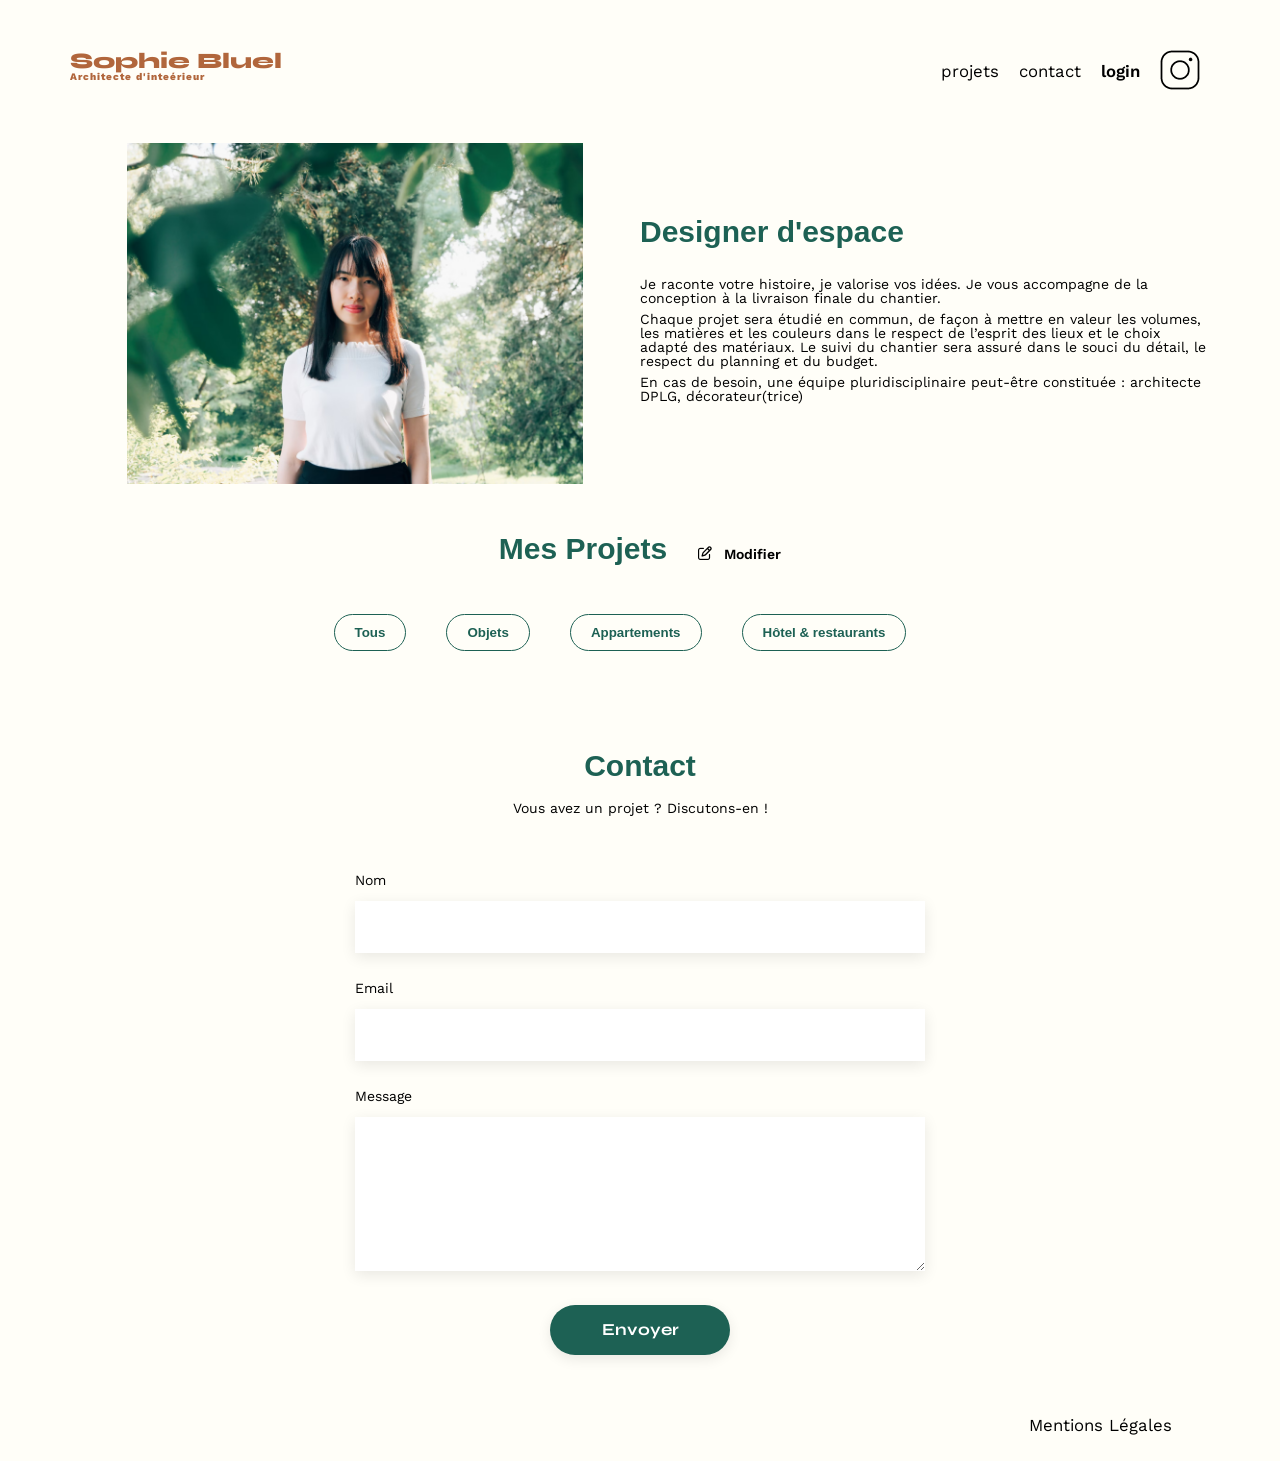
==== FrontEnd/index.html @ 67c4cbbe "cursor pointer JS" ====
<!DOCTYPE html>
<html lang="fr">
<head>
	<meta charset="UTF-8">
	<title>Sophie Bluel - Architecte d'intérieur</title>
	<meta name="viewport" content="width=device-width, initial-scale=1.0">
	<link rel="preconnect" href="https://fonts.googleapis.com">
	<link rel="preconnect" href="https://fonts.gstatic.com" crossorigin>
	<link href="https://fonts.googleapis.com/css2?family=Syne:wght@700;800&family=Work+Sans&display=swap" rel="stylesheet">
	<meta name="description" content="">
	<link rel="stylesheet" href="./assets/style.css">
	<link
      rel="stylesheet"
      href="https://cdnjs.cloudflare.com/ajax/libs/font-awesome/6.2.1/css/all.min.css"
      integrity="sha512-MV7K8+y+gLIBoVD59lQIYicR65iaqukzvf/nwasF0nqhPay5w/9lJmVM2hMDcnK1OnMGCdVK+iQrJ7lzPJQd1w=="
      crossorigin="anonymous"
      referrerpolicy="no-referrer">
	<script defer src="assets/index.js"></script>
</head>
<body>
<header>
	<h1>Sophie Bluel <span>Architecte d'inteérieur</span></h1>
	<nav>
		<ul>
			<li>projets</li>
			<li>contact</li>
			<li><a href="connexion.html">login</a></li>
			<li><img src="./assets/icons/instagram.png" alt="Instagram"></li>
		</ul>
	</nav>
</header>
<main>
	<section id="introduction">
		<figure>
			<img src="./assets/images/sophie-bluel.png" alt="">
		</figure>
		<article>
			<h2>Designer d'espace</h2>
			<p>Je raconte votre histoire, je valorise vos idées. Je vous accompagne de la conception à la livraison finale du chantier.</p>
			<p>Chaque projet sera étudié en commun, de façon à mettre en valeur les volumes, les matières et les couleurs dans le respect de l’esprit des lieux et le choix adapté des matériaux. Le suivi du chantier sera assuré dans le souci du détail, le respect du planning et du budget.</p>
			<p>En cas de besoin, une équipe pluridisciplinaire peut-être constituée : architecte DPLG, décorateur(trice)</p>
		</article>
	</section>

	<section id="portfolio">
		<div class="head_portfolio">
			<h2>Mes Projets</h2> 
			<i class="fa-regular fa-pen-to-square"></i>
			<a href="#modale" class="js-modale">Modifier</a>
		</div>
		
		

		<aside id="modale" class="modal" aria-hidden="true" role="dialog" style="display: none;">
			<div class="modal_wrapper js-stop-modale">
				<button class="js-close-modale"><i class="fa-solid fa-xmark"></i></button>
				<h1 class="title_modale">Galerie photo</h1>
				<hr>
				<button id="btn_photo">Ajouter une photo</button>
			</div>
		</aside>


	</section>
	<section id="contact">
		<h2>Contact</h2>
		<p>Vous avez un projet ? Discutons-en !</p>
		<form action="#" method="post">
			<label for="name">Nom</label>
			<input type="text" name="name" id="name">
			<label for="email">Email</label>
			<input type="email" name="email" id="email">
			<label for="message">Message</label>
			<textarea name="message" id="message" cols="30" rows="10"></textarea>
			<input type="submit" value="Envoyer">
		</form>
	</section>
</main>

<footer>
	<nav>
		<ul>
			<li>Mentions Légales</li>
		</ul>
	</nav>
</footer>

</body>
</html>
---- FrontEnd/assets/style.css ----
/* http://meyerweb.com/eric/tools/css/reset/
   v2.0 | 20110126
   License: none (public domain)
*/


html, body, div, span, applet, object, iframe,
h1, h2, h3, h4, h5, h6, p, blockquote, pre,
a, abbr, acronym, address, big, cite, code,
del, dfn, em, img, ins, kbd, q, s, samp,
small, strike, strong, sub, sup, tt, var,
b, u, i, center,
dl, dt, dd, ol, ul, li,
fieldset, form, label, legend,
table, caption, tbody, tfoot, thead, tr, th, td,
article, aside, canvas, details, embed,
figure, figcaption, footer, header, hgroup,
menu, nav, output, ruby, section, summary,
time, mark, audio, video {
	margin: 0;
	padding: 0;
	border: 0;
	font-size: 100%;
	font: inherit;
	vertical-align: baseline;
}
/* HTML5 display-role reset for older browsers */
article, aside, details, figcaption, figure,
footer, header, hgroup, menu, nav, section {
	display: block;
}
body {
	line-height: 1;
	background: #FFFEF8;
}
ol, ul {
	list-style: none;
}
blockquote, q {
	quotes: none;
}
blockquote:before, blockquote:after,
q:before, q:after {
	content: '';
	content: none;
}
table {
	border-collapse: collapse;
	border-spacing: 0;
}
/** end reset css**/
body {
	max-width: 1140px;
	margin:auto;
	font-family: 'Work Sans' ;
	font-size: 14px;
}
header {
	display: flex;
	justify-content: space-between;
	margin: 50px 0
}
section {
	margin: 50px 0
}

h1{
	display: flex;
	flex-direction: column;
	font-family: 'Syne';
	font-size: 22px;
	font-weight: 800;
	color: #B1663C
}

h1 > span {
	font-family: 'Work Sans';
	font-size:10px;
	letter-spacing: 0.1em;
}

h2{
	font-family: 'Gill Sans', 'Gill Sans MT', Calibri, 'Trebuchet MS', sans-serif;
	font-weight: 700;
	font-size: 30px;
	color: #1D6154;
}
nav ul {
	display: flex;
	align-items: center;
	list-style-type: none;

}
nav li {
	padding: 0 10px;
	font-size: 1.2em;
}

a{
	text-decoration: none;
	color: black;
}

a:hover {
	color: #B1663C;
	cursor: pointer;
}

a:nth-child(3){
	color: black;
	font-weight: 600;
}

#introduction {
	display: flex;
	align-items: center;
}
#introduction figure {
	flex: 1
}
#introduction img {
	display: block;
	margin: auto;
	width: 80%;
}

#introduction article {
	flex: 1
}
#introduction h2 {
	margin-bottom: 1em;
}

#introduction p {
	margin-bottom: 0.5em;
}
#portfolio h2 {
	text-align: center;
	margin-right: 31px;
}


.head_portfolio{
	display: flex;
	justify-content: center;
}

.head_portfolio > i{
	width: 15.58px;
	height: 15.58px;
	align-self: end;
	padding-bottom: 3px;
	margin-right: 10.42px;
}



.filter_travaux{
	display: flex;
	justify-content: center;
	margin: 50px 0;
}



.select{
	display: flex;
	align-items: center;
	padding: 0 20px;
	margin-right: 40px;
	border-radius: 60px;
	border: 1px solid #1D6154;
	color: #1D6154;
	height: 37px;
	font-weight: bold;
	background: #FFFEF8;
}

.select:hover{
	background-color: #1D6154;
	color: white;
}

.gallery {
	width: 100%;
	display: grid;
	grid-template-columns: 1fr 1fr 1fr;
	grid-column-gap: 20px;
	grid-row-gap: 20px;
}

.gallery img {
	width: 100%;

}


#contact {
	width: 50%;
margin: auto;
}
#contact > * {
	text-align: center;

}
#contact h2{
	margin-bottom: 20px;
}
#contact form {
	text-align: left;
	margin-top:30px;
	display: flex;
	flex-direction: column;
}

#contact input {
	height: 50px;
	font-size: 1.2em;
	border: none;
	box-shadow: 0px 4px 14px rgba(0, 0, 0, 0.09);
}
#contact label {
	margin: 2em 0 1em 0;
}
#contact textarea {
	border: none;
	box-shadow: 0px 4px 14px rgba(0, 0, 0, 0.09);
}

input[type="submit"]{
	font-family: 'Syne';
	font-weight: 700;
	color: white;
	background-color: #1D6154;
	margin : 2em auto ;
	width: 180px;
	text-align: center;
	border-radius: 60px ;
}

footer nav ul {
	display: flex;
	justify-content: flex-end;
	margin: 2em
}




#modale{
	position: fixed;
	top: 0;
	left: 0;
	width: 100%;
	height: 100%;
	background: rgba(0, 0, 0, 0.6);
}

.title_modale{
	font-size: 26px;
	font-weight: 400;
	font-family: Work Sans;
	color: black;
	margin-top: 60px;
	margin-bottom: 50px;
}

.modal_wrapper{
	display: flex;
	flex-direction: column;
	align-items: center;
	overflow: auto;
	width: 630px;
	height: 688px;
	background-color: white;
	position: absolute;
	top: 50%;
	left: 50%;
	transform: translate(-50%, -50%);
}


.js-modale{
	align-self: end;
	padding-bottom: 3px;
}

.js-close-modale{
	position: absolute;
	top: 26px;
	right: 30px;
	border: none;
	height: 24px;
	width: 24px;
	cursor: pointer;
}

.js-close-modale > i{
	height: 24px;
	width: 24px;
}




.modal_galerry{
	display: grid;
	grid-template-columns: 1fr 1fr 1fr 1fr 1fr;
	grid-column-gap: 10px;
	grid-row-gap: 20px;
}

.modal_galerry img{
	width: 76px;
	height: 102px;
}

.modal_wrapper > hr{
	position: absolute;
	bottom: 119px;
	width: 420px;
}

.modal_wrapper > #btn_photo{
	position: absolute;
	bottom: 54px;
	background-color: #1D6154;
	width: 237px;
	height: 36px;
	border-radius: 50px;
	left: 50%;
	transform: translateX(-50%);
	color: white;
	font-weight: 700;
	font-size: 14px;
	cursor: pointer;
	border: none;
}
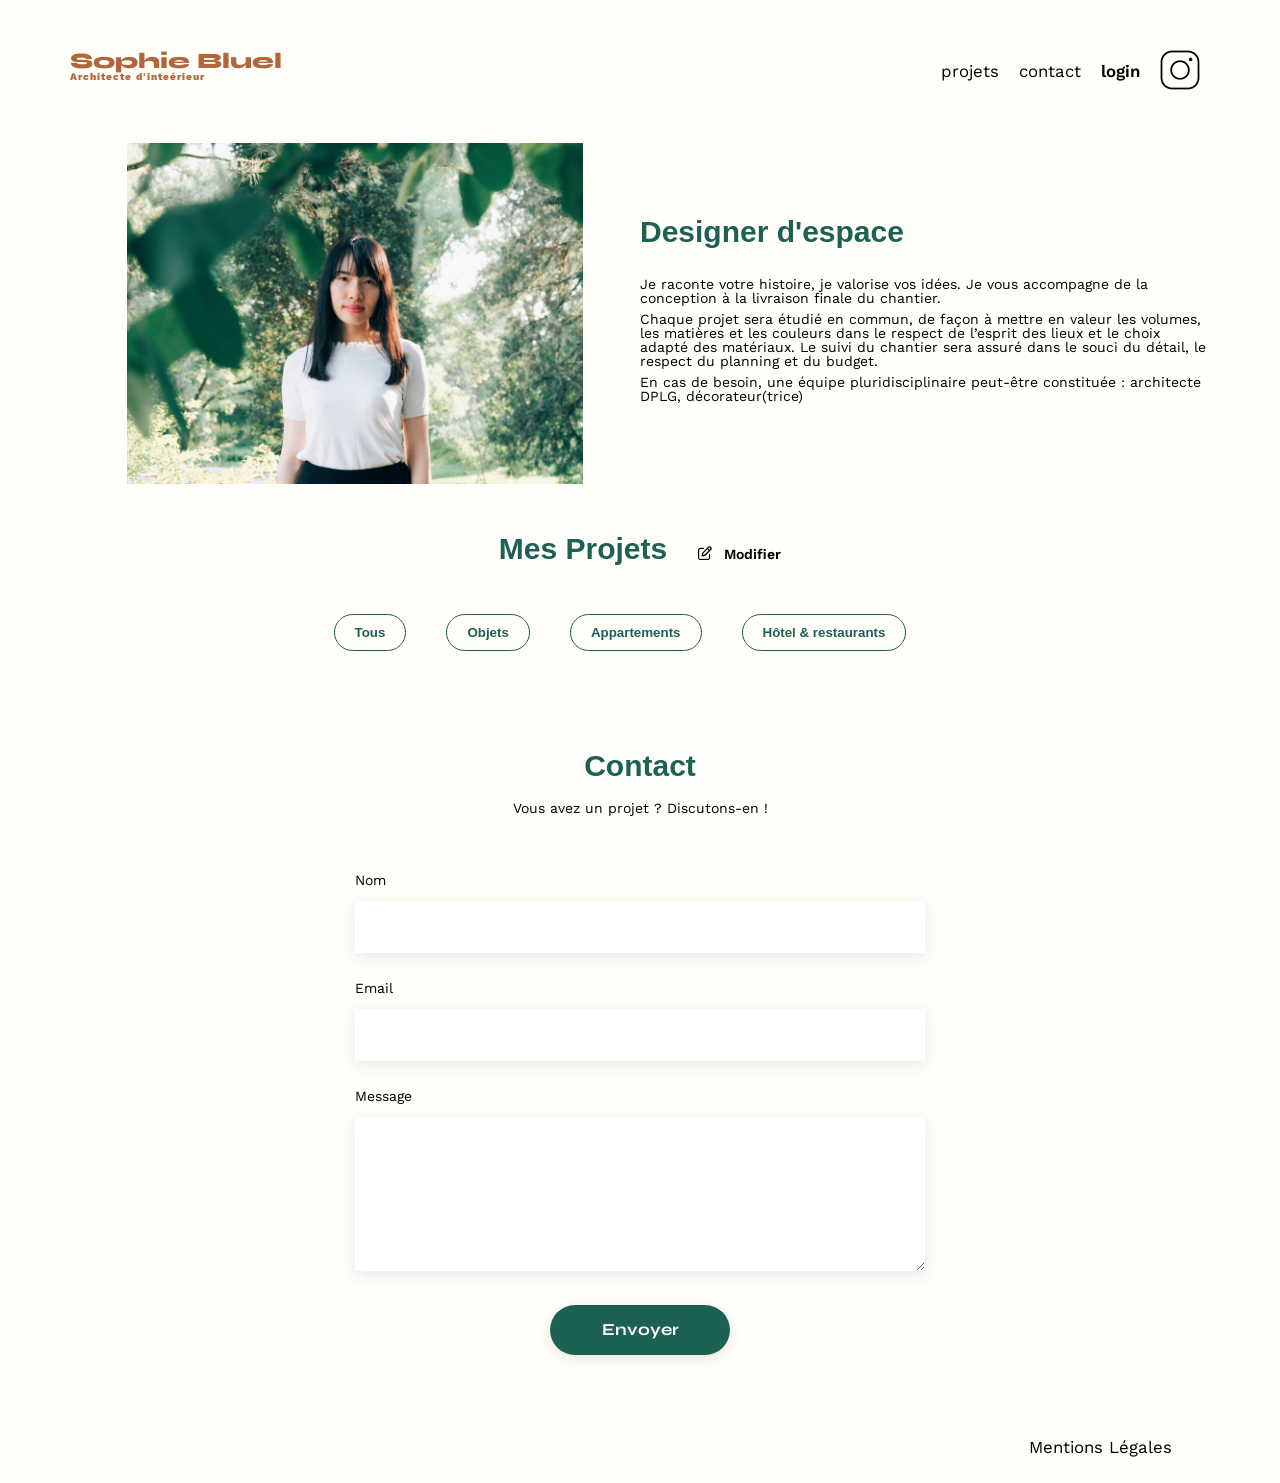
==== commit 0e30ea27: "Essai affichage contenu en display none en block" ====
--- a/FrontEnd/index.html
+++ b/FrontEnd/index.html
@@ -19,6 +19,11 @@
 </head>
 <body>
 <header>
+	<div class="mode_edition">
+		<i class="fa-regular fa-pen-to-square"></i>
+		<p>Mode édition</p>
+	</div>
+
 	<h1>Sophie Bluel <span>Architecte d'inteérieur</span></h1>
 	<nav>
 		<ul>
@@ -55,10 +60,41 @@
 			<div class="modal_wrapper js-stop-modale">
 				<button class="js-close-modale"><i class="fa-solid fa-xmark"></i></button>
 				<h1 class="title_modale">Galerie photo</h1>
+				<i class="icon_modal fa-solid fa-trash-can"></i>
 				<hr>
-				<button id="btn_photo">Ajouter une photo</button>
+				<button id="btn_photo"><a href="#modale_2" class="js-modale2">Ajouter une photo</a></button>
 			</div>
 		</aside>
+
+
+
+	<!-------------MODALE NUMERO 2 --------------->
+		<aside id="modale_2" class="modal_2 hidd" aria-hidden="true" role="dialog" >
+			<div class="modal_wrapper_2 js-stop-modale_2">
+				<button class="return-modal-1"><i class="fa-solid fa-arrow-left"></i></button>
+				<button class="js-close-modale_2"><i class="fa-solid fa-xmark"></i></button>
+				<h1 class="title_modale_2">Ajout photo</h1>
+				<section id="ajout-photo-modal">
+					<div id="icon-photo">
+						<i class="fa-regular fa-image"></i>
+					</div>
+					<button class="btn-ajout-photo">
+						<p>+  Ajouter une photo</p>
+					</button>
+					<p class="taille-img">jpg, png : 4mo max</p>
+				</section>
+				<form class="form_modale_2" action="post">
+					<label for="title">Titre</label>
+					<input type="text" name="title" id="title">
+					<label for="categorie">Catégorie</label>
+					<input type="text" name="categorie" id="categorie">
+				</form>
+				<hr>
+				<button class="btn_valider"><a href="">Valider</a></button>
+			</div>
+		</aside>
+
+
 
 
 	</section>
--- a/FrontEnd/assets/style.css
+++ b/FrontEnd/assets/style.css
@@ -58,8 +58,23 @@
 header {
 	display: flex;
 	justify-content: space-between;
-	margin: 50px 0
-}
+	/* margin: 50px 0; */
+	flex-wrap: wrap;
+}
+
+.mode_edition{
+	display: flex;
+	justify-content: center;
+	align-items: center;
+	flex-basis: 100%;
+	height: 59px;
+	background-color: black;
+	color: white;
+	display: none;
+}
+
+
+
 section {
 	margin: 50px 0
 }
@@ -70,7 +85,8 @@
 	font-family: 'Syne';
 	font-size: 22px;
 	font-weight: 800;
-	color: #B1663C
+	color: #B1663C;
+	margin-top: 50px;
 }
 
 h1 > span {
@@ -85,6 +101,11 @@
 	font-size: 30px;
 	color: #1D6154;
 }
+
+nav{
+	margin-top: 50px;
+}
+
 nav ul {
 	display: flex;
 	align-items: center;
@@ -151,8 +172,12 @@
 	align-self: end;
 	padding-bottom: 3px;
 	margin-right: 10.42px;
-}
-
+	/* display: none; */
+}
+
+.head_portfolio > a{
+	/* display: none; */
+}
 
 
 .filter_travaux{
@@ -265,7 +290,7 @@
 	margin-bottom: 50px;
 }
 
-.modal_wrapper{
+.modal_wrapper, .modal_wrapper_2 {
 	display: flex;
 	flex-direction: column;
 	align-items: center;
@@ -283,9 +308,10 @@
 .js-modale{
 	align-self: end;
 	padding-bottom: 3px;
-}
-
-.js-close-modale{
+	/* display: none; */
+}
+
+.js-close-modale, .js-close-modale_2{
 	position: absolute;
 	top: 26px;
 	right: 30px;
@@ -295,15 +321,11 @@
 	cursor: pointer;
 }
 
-.js-close-modale > i{
-	height: 24px;
-	width: 24px;
-}
-
 
 
 
 .modal_galerry{
+	position: relative;
 	display: grid;
 	grid-template-columns: 1fr 1fr 1fr 1fr 1fr;
 	grid-column-gap: 10px;
@@ -316,6 +338,12 @@
 }
 
 .modal_wrapper > hr{
+	position: absolute;
+	bottom: 119px;
+	width: 420px;
+}
+
+.modal_wrapper_2 > hr{
 	position: absolute;
 	bottom: 119px;
 	width: 420px;
@@ -330,9 +358,143 @@
 	border-radius: 50px;
 	left: 50%;
 	transform: translateX(-50%);
-	color: white;
 	font-weight: 700;
 	font-size: 14px;
 	cursor: pointer;
 	border: none;
+}
+
+
+#btn_photo > a{
+	display: block;
+	height: 100%;
+	line-height: 33px;
+	color: white;
+}
+
+#btn_photo > a:hover{
+	text-decoration: none;
+}
+
+.parent_img{
+	position: relative;
+}
+
+.parent_img > .fond_noir{
+	position: absolute;
+	width: 17px;
+	height: 17px;
+	background-color: black;
+	top: 6px;
+	right: 5px;
+}
+
+/* Modale numero 2 */
+#modale_2{
+	position: fixed;
+	top: 0;
+	left: 0;
+	width: 100%;
+	height: 100%;
+}
+.return-modal-1{
+	position: absolute;
+	top: 26px;
+	left: 30px;
+	cursor: pointer;
+	height: 21px;
+	width: 21px;
+	border: none;
+	background-color: white;
+}
+
+.return-modal-1 > i {
+	color: black;
+	
+}
+
+#ajout-photo-modal{
+	display: flex;
+	flex-direction: column;
+	justify-content: center;
+	align-items: center;
+	width: 420px;
+	height: 169px;
+	border-radius: 3px;
+	background: #E8F1F6;
+	margin-top: 0px;
+}
+
+#icon-photo > i{
+	font-size: 76px;
+	color: #CBD6DC;
+	margin-bottom: 12px;
+}
+
+.btn-ajout-photo{
+	width: 173px;
+	height: 36px;
+	border: none;
+	border-radius: 50px;
+	background: #CBD6DC;
+	color: #306685;
+}
+
+.taille-img{
+	color: #444;
+	font-size: 10px;
+	padding-top: 7px;
+}
+
+.title_modale_2{
+	font-size: 26px;
+	font-weight: 400;
+	font-family: Work Sans;
+	color: black;
+	margin-top: 60px;
+	margin-bottom: 36px;
+}
+
+.form_modale_2{
+	display: flex;
+	flex-direction: column;
+}
+
+.form_modale_2 > label{
+	margin-bottom: 10px;
+}
+
+.form_modale_2 > input{
+	width: 420px;
+	height: 51px;
+	background: #FFF;
+	box-shadow: 0px 4px 14px 0px rgba(0, 0, 0, 0.09);
+	border: none;
+}
+
+.form_modale_2 > :nth-child(3){
+	margin-top: 21px;
+}
+
+.btn_valider{
+	position: absolute;
+	bottom: 55px;
+	width: 237px;
+	height: 36px;
+	border-radius: 50px;
+	left: 50%;
+	transform: translateX(-50%);
+	font-weight: 700;
+	font-size: 14px;
+	cursor: pointer;
+	border: none;
+	background: rgba(0, 0, 0, 0.30);
+}
+
+.btn_valider > a{
+	text-decoration: none;
+	display: block;
+	height: 100%;
+	line-height: 33px;
+	color: white;
 }
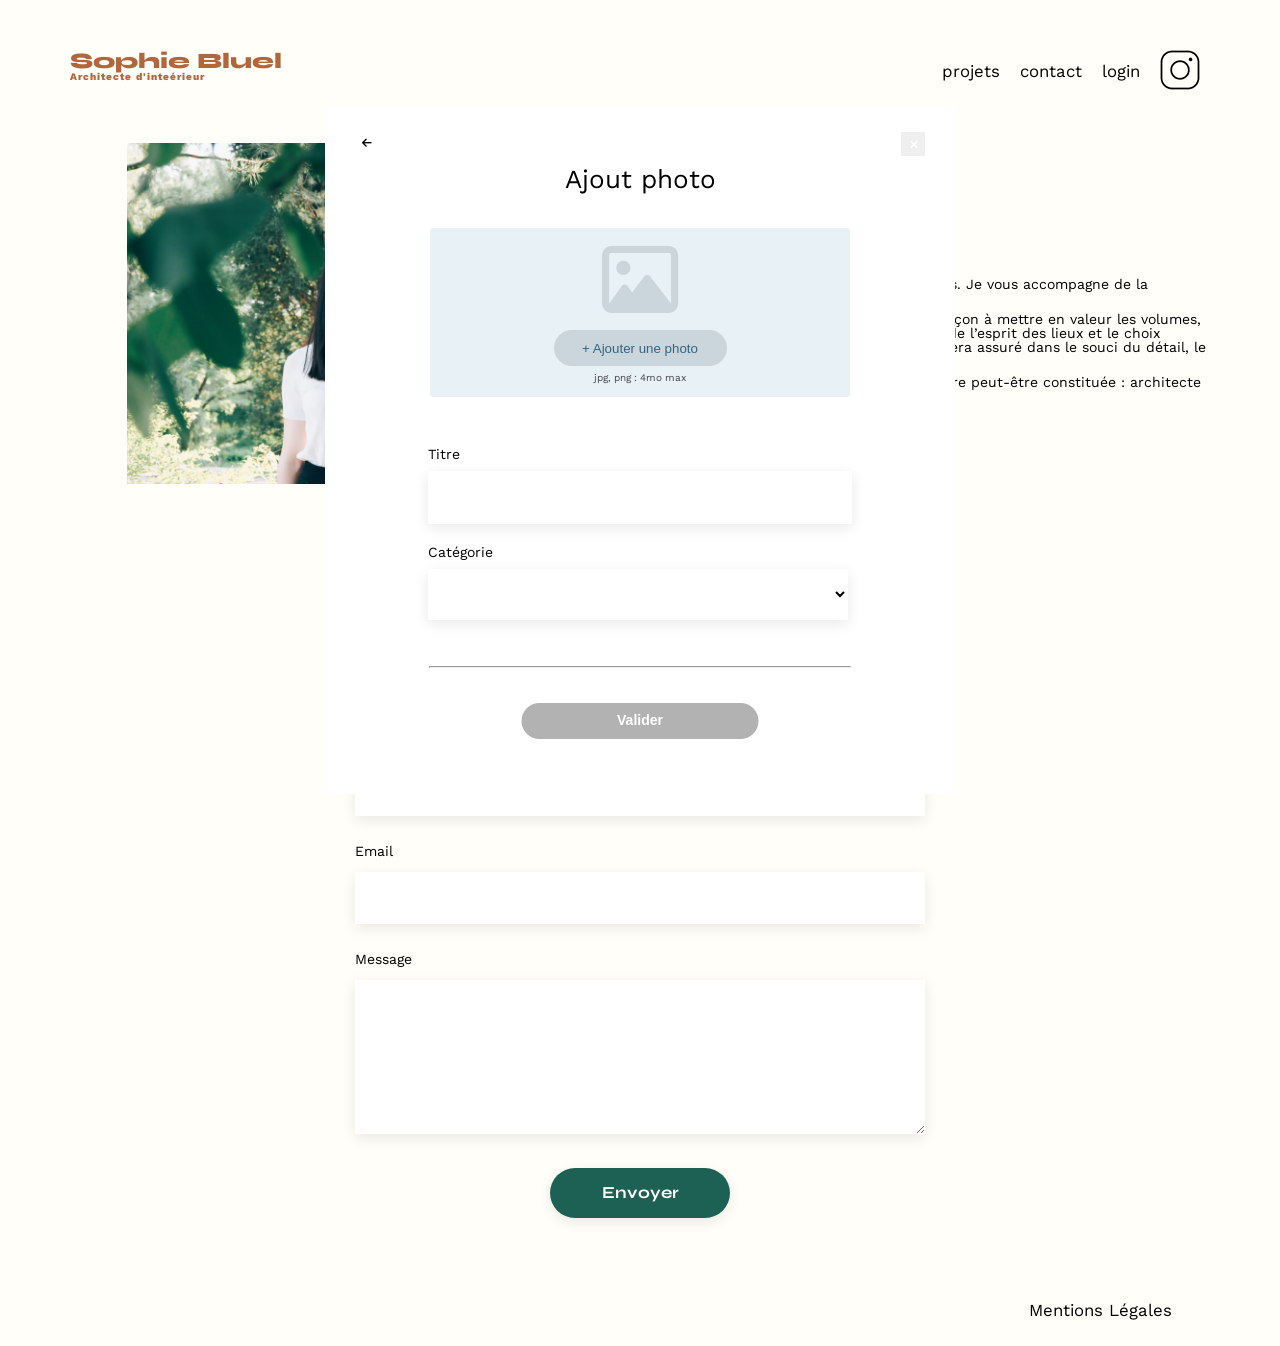
==== commit d2fd2204: "Suprimer un projet OK" ====
--- a/FrontEnd/index.html
+++ b/FrontEnd/index.html
@@ -18,11 +18,14 @@
 	<script defer src="assets/index.js"></script>
 </head>
 <body>
-<header>
+
 	<div class="mode_edition">
 		<i class="fa-regular fa-pen-to-square"></i>
 		<p>Mode édition</p>
 	</div>
+	
+<header>
+	
 
 	<h1>Sophie Bluel <span>Architecte d'inteérieur</span></h1>
 	<nav>
@@ -60,7 +63,6 @@
 			<div class="modal_wrapper js-stop-modale">
 				<button class="js-close-modale"><i class="fa-solid fa-xmark"></i></button>
 				<h1 class="title_modale">Galerie photo</h1>
-				<i class="icon_modal fa-solid fa-trash-can"></i>
 				<hr>
 				<button id="btn_photo"><a href="#modale_2" class="js-modale2">Ajouter une photo</a></button>
 			</div>
@@ -83,11 +85,14 @@
 					</button>
 					<p class="taille-img">jpg, png : 4mo max</p>
 				</section>
-				<form class="form_modale_2" action="post">
+				<form class="form_modale_2" action="#" method="post">
 					<label for="title">Titre</label>
 					<input type="text" name="title" id="title">
 					<label for="categorie">Catégorie</label>
-					<input type="text" name="categorie" id="categorie">
+					<select name="categories" id="categories" >
+						
+					</select>
+					<!-- <input type="text" name="categorie" id="categorie"> -->
 				</form>
 				<hr>
 				<button class="btn_valider"><a href="">Valider</a></button>
@@ -121,5 +126,7 @@
 	</nav>
 </footer>
 
+
+
 </body>
 </html>
--- a/FrontEnd/assets/style.css
+++ b/FrontEnd/assets/style.css
@@ -63,13 +63,17 @@
 }
 
 .mode_edition{
+	position: relative;
 	display: flex;
 	justify-content: center;
 	align-items: center;
-	flex-basis: 100%;
+	/* flex-basis: 100%; */
 	height: 59px;
 	background-color: black;
 	color: white;
+	z-index: 222;
+	width: 100vw;
+	margin-left: calc(-1 * ((100vw - 100%) / 2));
 	display: none;
 }
 
@@ -308,7 +312,7 @@
 .js-modale{
 	align-self: end;
 	padding-bottom: 3px;
-	/* display: none; */
+	display: none;
 }
 
 .js-close-modale, .js-close-modale_2{
@@ -387,7 +391,18 @@
 	background-color: black;
 	top: 6px;
 	right: 5px;
-}
+	padding: 0;
+	border-radius: 2px;
+}
+
+.fa-solid{
+	color: white;
+	padding-left: 1.4px;
+	font-size: 11px;
+	
+}
+
+
 
 /* Modale numero 2 */
 #modale_2{
@@ -446,6 +461,9 @@
 	padding-top: 7px;
 }
 
+
+
+
 .title_modale_2{
 	font-size: 26px;
 	font-weight: 400;
@@ -465,6 +483,14 @@
 }
 
 .form_modale_2 > input{
+	width: 420px;
+	height: 51px;
+	background: #FFF;
+	box-shadow: 0px 4px 14px 0px rgba(0, 0, 0, 0.09);
+	border: none;
+}
+
+.form_modale_2 > select{
 	width: 420px;
 	height: 51px;
 	background: #FFF;
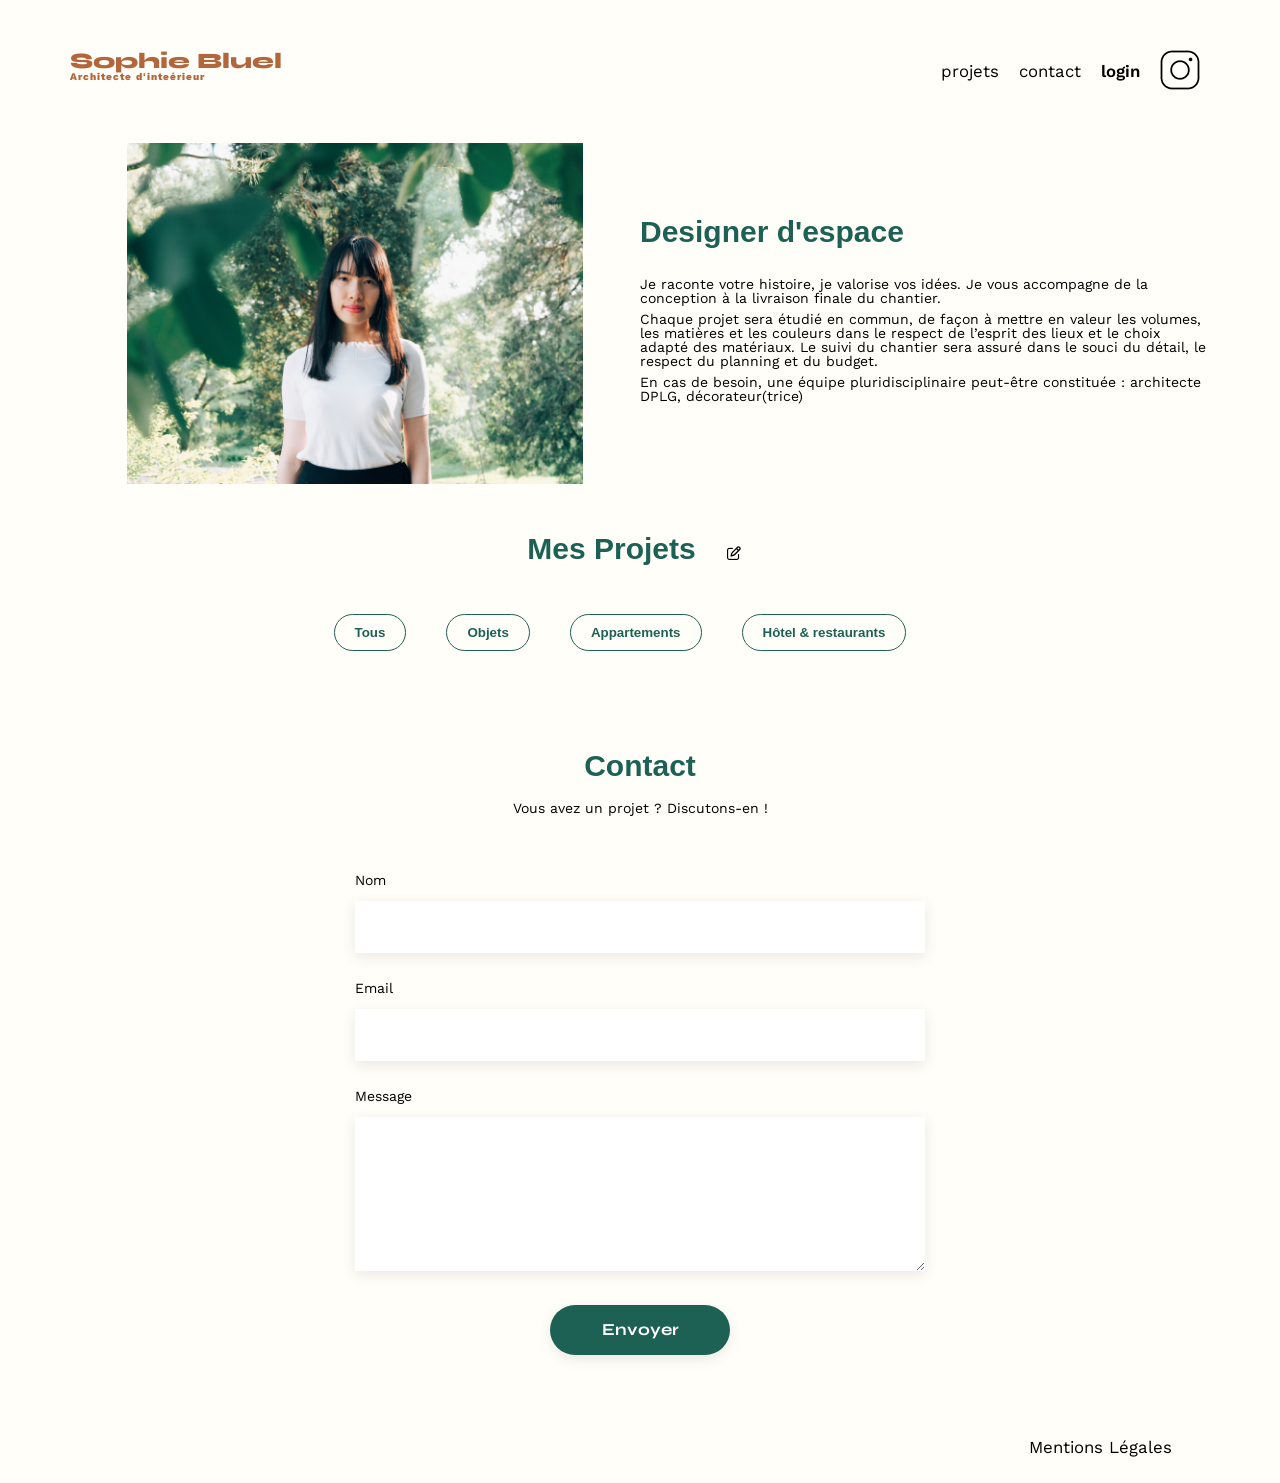
==== commit cd286a6f: "ajout photo en cour" ====
--- a/FrontEnd/index.html
+++ b/FrontEnd/index.html
@@ -32,7 +32,10 @@
 		<ul>
 			<li>projets</li>
 			<li>contact</li>
-			<li><a href="connexion.html">login</a></li>
+			<li>
+				<a class="login" href="connexion.html">login</a>
+				<a class="logout" href="#">logout</a>
+			</li>
 			<li><img src="./assets/icons/instagram.png" alt="Instagram"></li>
 		</ul>
 	</nav>
@@ -76,26 +79,34 @@
 				<button class="return-modal-1"><i class="fa-solid fa-arrow-left"></i></button>
 				<button class="js-close-modale_2"><i class="fa-solid fa-xmark"></i></button>
 				<h1 class="title_modale_2">Ajout photo</h1>
-				<section id="ajout-photo-modal">
-					<div id="icon-photo">
-						<i class="fa-regular fa-image"></i>
-					</div>
-					<button class="btn-ajout-photo">
-						<p>+  Ajouter une photo</p>
-					</button>
-					<p class="taille-img">jpg, png : 4mo max</p>
-				</section>
-				<form class="form_modale_2" action="#" method="post">
-					<label for="title">Titre</label>
+
+				<form class="form_modale_2" action="" method="POST">
+					<section id="ajout-photo-modal">
+						<div id="icon-photo">
+							<i class="fa-regular fa-image"></i>
+						</div>
+
+							<label for="file" class="label_file"><p>+ ajouter une photo</p></label>
+							<input id="file" type="file" class="btn-ajout-photo">
+						
+						<p class="taille-img">jpg, png : 4mo max</p>
+					</section>
+					<label for="title" id="title">Titre</label>
 					<input type="text" name="title" id="title">
 					<label for="categorie">Catégorie</label>
 					<select name="categories" id="categories" >
-						
+						<!-- <option value="" disabled selected hidden>Choisissez l'id de la catégorie</option> -->
+						<option value="1">1</option>
+						<option value="2">2</option>
+						<option value="3">3</option>
 					</select>
+					
+					<hr>
+				<button class="btn_valider">Valider</button>
 					<!-- <input type="text" name="categorie" id="categorie"> -->
 				</form>
-				<hr>
-				<button class="btn_valider"><a href="">Valider</a></button>
+				
+				
 			</div>
 		</aside>
 
--- a/FrontEnd/assets/style.css
+++ b/FrontEnd/assets/style.css
@@ -121,6 +121,10 @@
 	font-size: 1.2em;
 }
 
+.logout{
+	display: none;
+}
+
 a{
 	text-decoration: none;
 	color: black;
@@ -140,35 +144,67 @@
 	display: flex;
 	align-items: center;
 }
+
+
+
+
+
 #introduction figure {
 	flex: 1
 }
+
+
+
+
+
 #introduction img {
 	display: block;
 	margin: auto;
 	width: 80%;
 }
 
+
+
+
 #introduction article {
 	flex: 1
 }
+
+
+
+
 #introduction h2 {
 	margin-bottom: 1em;
 }
 
+
+
+
 #introduction p {
 	margin-bottom: 0.5em;
 }
+
+
+
+
+
 #portfolio h2 {
 	text-align: center;
 	margin-right: 31px;
 }
 
 
+
+
+
 .head_portfolio{
 	display: flex;
 	justify-content: center;
 }
+
+
+
+
 
 .head_portfolio > i{
 	width: 15.58px;
@@ -179,9 +215,17 @@
 	/* display: none; */
 }
 
+
+
+
+
+
 .head_portfolio > a{
 	/* display: none; */
 }
+
+
+
 
 
 .filter_travaux{
@@ -205,10 +249,16 @@
 	background: #FFFEF8;
 }
 
+
+
+
 .select:hover{
 	background-color: #1D6154;
 	color: white;
 }
+
+
+
 
 .gallery {
 	width: 100%;
@@ -218,23 +268,40 @@
 	grid-row-gap: 20px;
 }
 
+
+
+
 .gallery img {
 	width: 100%;
 
 }
 
 
+
 #contact {
 	width: 50%;
-margin: auto;
-}
+	margin: auto;
+}
+
+
+
+
+
 #contact > * {
 	text-align: center;
-
-}
+}
+
+
+
+
+
 #contact h2{
 	margin-bottom: 20px;
 }
+
+
+
+
 #contact form {
 	text-align: left;
 	margin-top:30px;
@@ -242,19 +309,35 @@
 	flex-direction: column;
 }
 
+
+
+
 #contact input {
 	height: 50px;
 	font-size: 1.2em;
 	border: none;
 	box-shadow: 0px 4px 14px rgba(0, 0, 0, 0.09);
 }
+
+
+
+
+
 #contact label {
 	margin: 2em 0 1em 0;
 }
+
+
+
+
 #contact textarea {
 	border: none;
 	box-shadow: 0px 4px 14px rgba(0, 0, 0, 0.09);
 }
+
+
+
+
 
 input[type="submit"]{
 	font-family: 'Syne';
@@ -267,6 +350,9 @@
 	border-radius: 60px ;
 }
 
+
+
+
 footer nav ul {
 	display: flex;
 	justify-content: flex-end;
@@ -285,6 +371,11 @@
 	background: rgba(0, 0, 0, 0.6);
 }
 
+
+
+
+
+
 .title_modale{
 	font-size: 26px;
 	font-weight: 400;
@@ -293,6 +384,10 @@
 	margin-top: 60px;
 	margin-bottom: 50px;
 }
+
+
+
+
 
 .modal_wrapper, .modal_wrapper_2 {
 	display: flex;
@@ -309,11 +404,18 @@
 }
 
 
+
+
+
 .js-modale{
 	align-self: end;
 	padding-bottom: 3px;
 	display: none;
 }
+
+
+
+
 
 .js-close-modale, .js-close-modale_2{
 	position: absolute;
@@ -336,22 +438,32 @@
 	grid-row-gap: 20px;
 }
 
+
+
+
 .modal_galerry img{
 	width: 76px;
 	height: 102px;
 }
 
-.modal_wrapper > hr{
+
+
+
+.form_modale_2 > hr{
 	position: absolute;
 	bottom: 119px;
 	width: 420px;
 }
+
+
 
 .modal_wrapper_2 > hr{
 	position: absolute;
 	bottom: 119px;
 	width: 420px;
 }
+
+
 
 .modal_wrapper > #btn_photo{
 	position: absolute;
@@ -369,6 +481,8 @@
 }
 
 
+
+
 #btn_photo > a{
 	display: block;
 	height: 100%;
@@ -376,13 +490,19 @@
 	color: white;
 }
 
+
+
 #btn_photo > a:hover{
 	text-decoration: none;
 }
 
+
+
 .parent_img{
 	position: relative;
 }
+
+
 
 .parent_img > .fond_noir{
 	position: absolute;
@@ -395,6 +515,8 @@
 	border-radius: 2px;
 }
 
+
+
 .fa-solid{
 	color: white;
 	padding-left: 1.4px;
@@ -404,7 +526,7 @@
 
 
 
-/* Modale numero 2 */
+/*************** Modale numero 2 *******************/
 #modale_2{
 	position: fixed;
 	top: 0;
@@ -412,6 +534,10 @@
 	width: 100%;
 	height: 100%;
 }
+
+
+
+
 .return-modal-1{
 	position: absolute;
 	top: 26px;
@@ -423,10 +549,18 @@
 	background-color: white;
 }
 
+
+
+
+
 .return-modal-1 > i {
 	color: black;
 	
 }
+
+
+
+
 
 #ajout-photo-modal{
 	display: flex;
@@ -440,20 +574,43 @@
 	margin-top: 0px;
 }
 
+
+
+
+
+
 #icon-photo > i{
 	font-size: 76px;
 	color: #CBD6DC;
 	margin-bottom: 12px;
 }
 
+
+
+
+
 .btn-ajout-photo{
+	display: none;
+}
+
+
+
+
+.label_file{
 	width: 173px;
 	height: 36px;
 	border: none;
 	border-radius: 50px;
 	background: #CBD6DC;
 	color: #306685;
-}
+	cursor: pointer;
+	display: flex;
+	align-items: center;
+	justify-content: center;
+}
+
+
+
 
 .taille-img{
 	color: #444;
@@ -473,14 +630,24 @@
 	margin-bottom: 36px;
 }
 
+
+
+
 .form_modale_2{
 	display: flex;
 	flex-direction: column;
 }
+
+
+
 
 .form_modale_2 > label{
 	margin-bottom: 10px;
 }
+
+
+
+
 
 .form_modale_2 > input{
 	width: 420px;
@@ -490,6 +657,8 @@
 	border: none;
 }
 
+
+
 .form_modale_2 > select{
 	width: 420px;
 	height: 51px;
@@ -498,9 +667,14 @@
 	border: none;
 }
 
+
+
+
 .form_modale_2 > :nth-child(3){
-	margin-top: 21px;
-}
+	margin-bottom: 21px;
+}
+
+
 
 .btn_valider{
 	position: absolute;
@@ -517,10 +691,13 @@
 	background: rgba(0, 0, 0, 0.30);
 }
 
+
 .btn_valider > a{
 	text-decoration: none;
 	display: block;
 	height: 100%;
 	line-height: 33px;
 	color: white;
-}+}
+
+
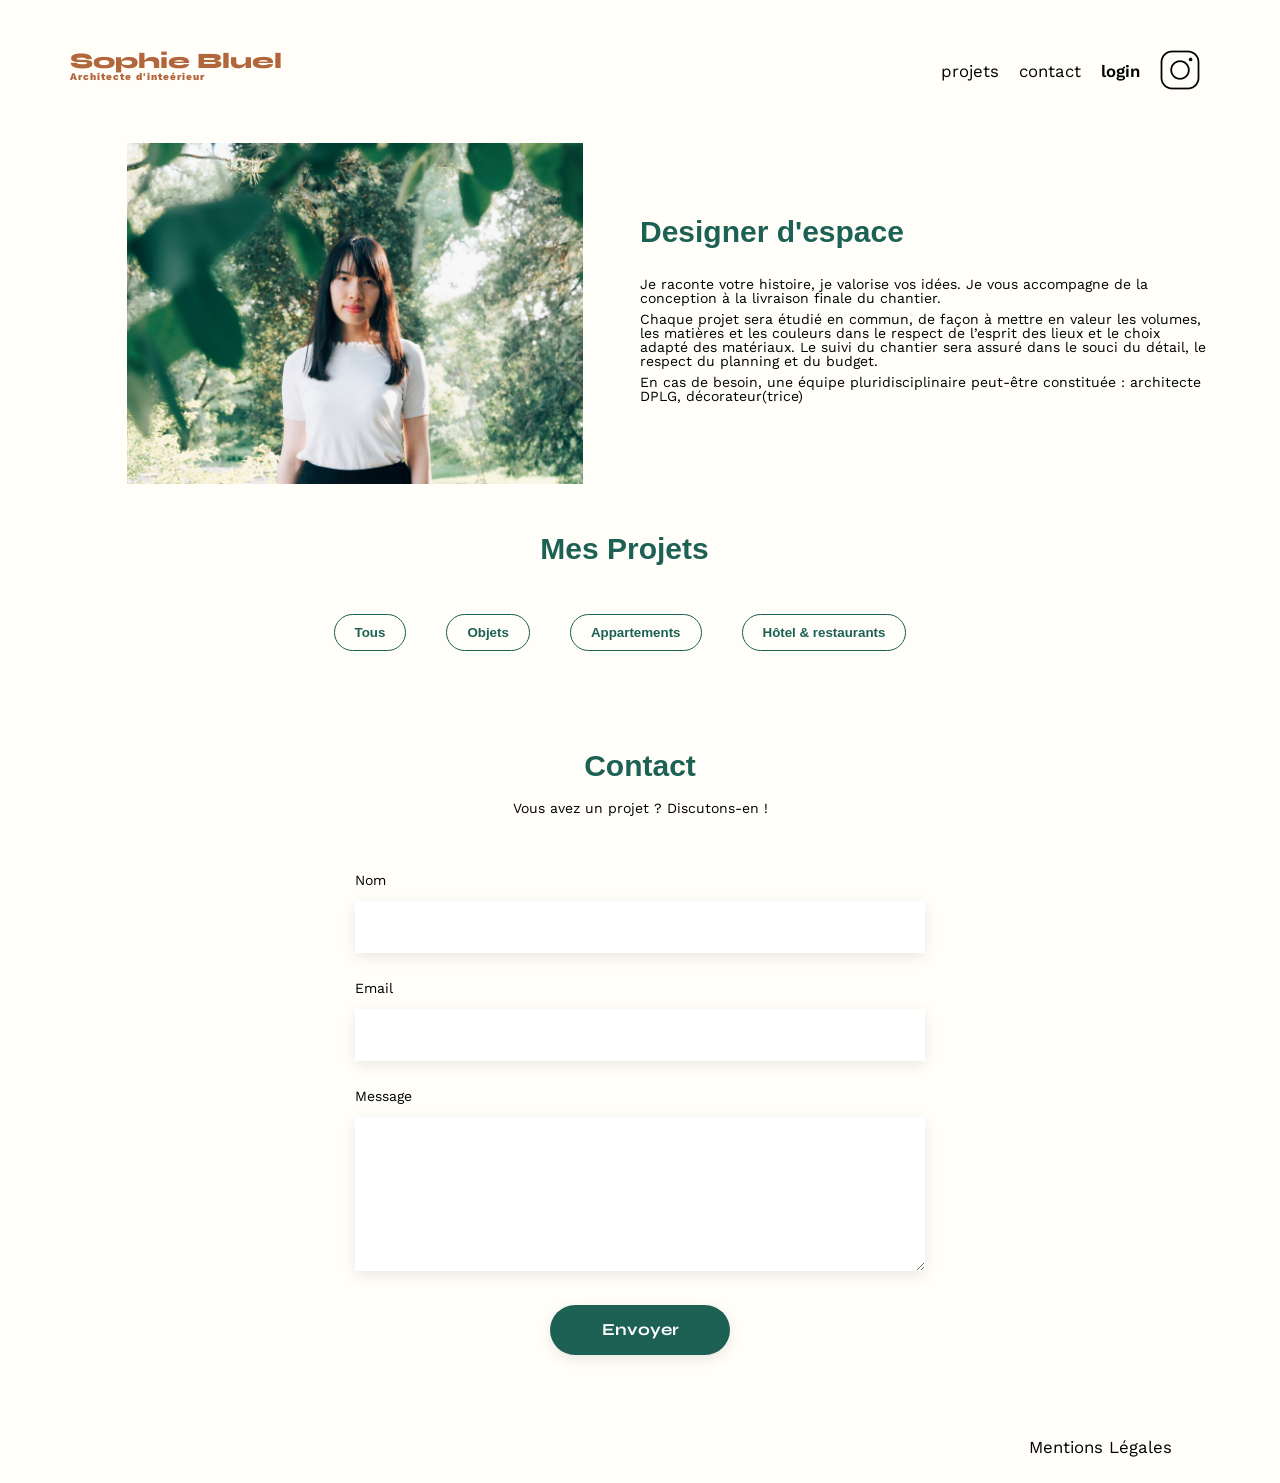
==== commit caaaa2c1: "bouton login et logout fini" ====
--- a/FrontEnd/index.html
+++ b/FrontEnd/index.html
@@ -56,7 +56,7 @@
 	<section id="portfolio">
 		<div class="head_portfolio">
 			<h2>Mes Projets</h2> 
-			<i class="fa-regular fa-pen-to-square"></i>
+			<i id="logo_modif" class="fa-regular fa-pen-to-square"></i>
 			<a href="#modale" class="js-modale">Modifier</a>
 		</div>
 		
--- a/FrontEnd/assets/style.css
+++ b/FrontEnd/assets/style.css
@@ -372,7 +372,9 @@
 }
 
 
-
+#logo_modif{
+	display: none;
+}
 
 
 
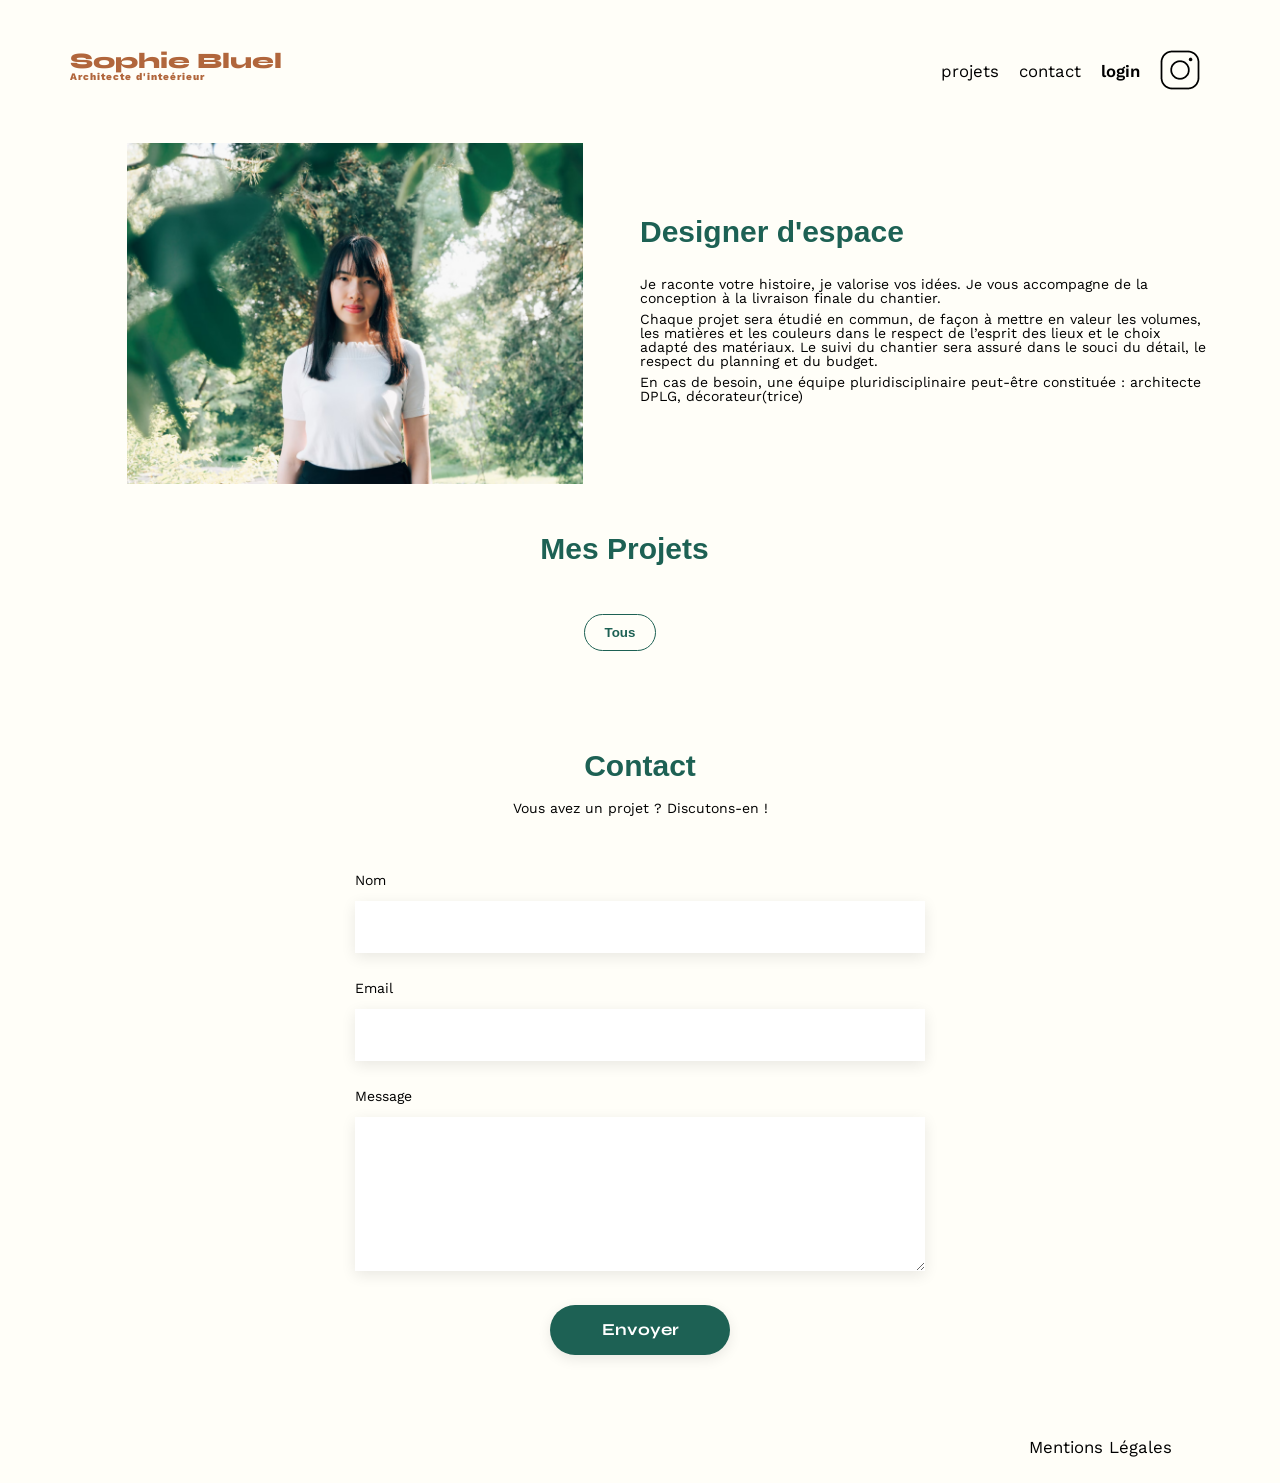
==== commit d5f517ac: "mise a jour" ====
--- a/FrontEnd/index.html
+++ b/FrontEnd/index.html
@@ -30,8 +30,8 @@
 	<h1>Sophie Bluel <span>Architecte d'inteérieur</span></h1>
 	<nav>
 		<ul>
-			<li>projets</li>
-			<li>contact</li>
+			<li><a href="#portfolio">projets</a></li>
+			<li><a href="#contact">contact</a></li>
 			<li>
 				<a class="login" href="connexion.html">login</a>
 				<a class="logout" href="#">logout</a>
@@ -62,7 +62,7 @@
 		
 		
 
-		<aside id="modale" class="modal" aria-hidden="true" role="dialog" style="display: none;">
+		<aside id="modale" class="modal hidden" aria-hidden="true" role="dialog">
 			<div class="modal_wrapper js-stop-modale">
 				<button class="js-close-modale"><i class="fa-solid fa-xmark"></i></button>
 				<h1 class="title_modale">Galerie photo</h1>
@@ -74,39 +74,35 @@
 
 
 	<!-------------MODALE NUMERO 2 --------------->
-		<aside id="modale_2" class="modal_2 hidd" aria-hidden="true" role="dialog" >
+		<aside id="modale_2" class="modal_2 hidden" aria-hidden="true" role="dialog" >
 			<div class="modal_wrapper_2 js-stop-modale_2">
 				<button class="return-modal-1"><i class="fa-solid fa-arrow-left"></i></button>
 				<button class="js-close-modale_2"><i class="fa-solid fa-xmark"></i></button>
 				<h1 class="title_modale_2">Ajout photo</h1>
-
-				<form class="form_modale_2" action="" method="POST">
+				
+				
+				<form enctype="multipart/form-data" class="form_modale_2" action="" method="POST" >
 					<section id="ajout-photo-modal">
+						<!-- <img src="assets/images/abajour-tahina.png" alt="image" id="changeme" style="height: 169px; width: 129px;"> -->
 						<div id="icon-photo">
 							<i class="fa-regular fa-image"></i>
 						</div>
 
 							<label for="file" class="label_file"><p>+ ajouter une photo</p></label>
-							<input id="file" type="file" class="btn-ajout-photo">
+							<input id="file" type="file" class="btn-ajout-photo" onchange="affichageImage()">
+							<div id="previewImageContainer"></div>
 						
 						<p class="taille-img">jpg, png : 4mo max</p>
 					</section>
-					<label for="title" id="title">Titre</label>
+					<label for="title" >Titre</label>
 					<input type="text" name="title" id="title">
-					<label for="categorie">Catégorie</label>
-					<select name="categories" id="categories" >
-						<!-- <option value="" disabled selected hidden>Choisissez l'id de la catégorie</option> -->
-						<option value="1">1</option>
-						<option value="2">2</option>
-						<option value="3">3</option>
-					</select>
+					<label for="categories">Catégorie</label>
 					
 					<hr>
-				<button class="btn_valider">Valider</button>
-					<!-- <input type="text" name="categorie" id="categorie"> -->
+				<button type="submit" class="btn_valider">Valider</button>
 				</form>
-				
-				
+
+				<div id="erreur2"><p>ATTENTION! erreur lors de l'envoie</p></div>
 			</div>
 		</aside>
 
--- a/FrontEnd/assets/style.css
+++ b/FrontEnd/assets/style.css
@@ -3,703 +3,615 @@
    License: none (public domain)
 */
 
-
-html, body, div, span, applet, object, iframe,
-h1, h2, h3, h4, h5, h6, p, blockquote, pre,
-a, abbr, acronym, address, big, cite, code,
-del, dfn, em, img, ins, kbd, q, s, samp,
-small, strike, strong, sub, sup, tt, var,
-b, u, i, center,
-dl, dt, dd, ol, ul, li,
-fieldset, form, label, legend,
-table, caption, tbody, tfoot, thead, tr, th, td,
-article, aside, canvas, details, embed,
-figure, figcaption, footer, header, hgroup,
-menu, nav, output, ruby, section, summary,
-time, mark, audio, video {
-	margin: 0;
-	padding: 0;
-	border: 0;
-	font-size: 100%;
-	font: inherit;
-	vertical-align: baseline;
+html,
+body,
+div,
+span,
+applet,
+object,
+iframe,
+h1,
+h2,
+h3,
+h4,
+h5,
+h6,
+p,
+blockquote,
+pre,
+a,
+abbr,
+acronym,
+address,
+big,
+cite,
+code,
+del,
+dfn,
+em,
+img,
+ins,
+kbd,
+q,
+s,
+samp,
+small,
+strike,
+strong,
+sub,
+sup,
+tt,
+var,
+b,
+u,
+i,
+center,
+dl,
+dt,
+dd,
+ol,
+ul,
+li,
+fieldset,
+form,
+label,
+legend,
+table,
+caption,
+tbody,
+tfoot,
+thead,
+tr,
+th,
+td,
+article,
+aside,
+canvas,
+details,
+embed,
+figure,
+figcaption,
+footer,
+header,
+hgroup,
+menu,
+nav,
+output,
+ruby,
+section,
+summary,
+time,
+mark,
+audio,
+video {
+  margin: 0;
+  padding: 0;
+  border: 0;
+  font-size: 100%;
+  font: inherit;
+  vertical-align: baseline;
 }
 /* HTML5 display-role reset for older browsers */
-article, aside, details, figcaption, figure,
-footer, header, hgroup, menu, nav, section {
-	display: block;
+article,
+aside,
+details,
+figcaption,
+figure,
+footer,
+header,
+hgroup,
+menu,
+nav,
+section {
+  display: block;
 }
 body {
-	line-height: 1;
-	background: #FFFEF8;
-}
-ol, ul {
-	list-style: none;
-}
-blockquote, q {
-	quotes: none;
-}
-blockquote:before, blockquote:after,
-q:before, q:after {
-	content: '';
-	content: none;
+  line-height: 1;
+  background: #fffef8;
+}
+ol,
+ul {
+  list-style: none;
+}
+blockquote,
+q {
+  quotes: none;
+}
+blockquote:before,
+blockquote:after,
+q:before,
+q:after {
+  content: "";
+  content: none;
 }
 table {
-	border-collapse: collapse;
-	border-spacing: 0;
+  border-collapse: collapse;
+  border-spacing: 0;
 }
 /** end reset css**/
 body {
-	max-width: 1140px;
-	margin:auto;
-	font-family: 'Work Sans' ;
-	font-size: 14px;
+  max-width: 1140px;
+  margin: auto;
+  font-family: "Work Sans";
+  font-size: 14px;
 }
 header {
-	display: flex;
-	justify-content: space-between;
-	/* margin: 50px 0; */
-	flex-wrap: wrap;
-}
-
-.mode_edition{
-	position: relative;
-	display: flex;
-	justify-content: center;
-	align-items: center;
-	/* flex-basis: 100%; */
-	height: 59px;
-	background-color: black;
-	color: white;
-	z-index: 222;
-	width: 100vw;
-	margin-left: calc(-1 * ((100vw - 100%) / 2));
-	display: none;
-}
-
-
+  display: flex;
+  justify-content: space-between;
+  /* margin: 50px 0; */
+  flex-wrap: wrap;
+}
+
+.mode_edition {
+  position: relative;
+  display: flex;
+  justify-content: center;
+  align-items: center;
+  height: 59px;
+  background-color: black;
+  color: white;
+  z-index: 222;
+  width: 100vw;
+  margin-left: calc(-1 * ((100vw - 100%) / 2));
+  display: none;
+}
+
+.mode_edition > p {
+  margin-left: 11.42px;
+}
 
 section {
-	margin: 50px 0
-}
-
-h1{
-	display: flex;
-	flex-direction: column;
-	font-family: 'Syne';
-	font-size: 22px;
-	font-weight: 800;
-	color: #B1663C;
-	margin-top: 50px;
+  margin: 50px 0;
+}
+
+h1 {
+  display: flex;
+  flex-direction: column;
+  font-family: "Syne";
+  font-size: 22px;
+  font-weight: 800;
+  color: #b1663c;
+  margin-top: 50px;
 }
 
 h1 > span {
-	font-family: 'Work Sans';
-	font-size:10px;
-	letter-spacing: 0.1em;
-}
-
-h2{
-	font-family: 'Gill Sans', 'Gill Sans MT', Calibri, 'Trebuchet MS', sans-serif;
-	font-weight: 700;
-	font-size: 30px;
-	color: #1D6154;
-}
-
-nav{
-	margin-top: 50px;
+  font-family: "Work Sans";
+  font-size: 10px;
+  letter-spacing: 0.1em;
+}
+
+h2 {
+  font-family: "Gill Sans", "Gill Sans MT", Calibri, "Trebuchet MS", sans-serif;
+  font-weight: 700;
+  font-size: 30px;
+  color: #1d6154;
+}
+
+nav {
+  margin-top: 50px;
 }
 
 nav ul {
-	display: flex;
-	align-items: center;
-	list-style-type: none;
-
+  display: flex;
+  align-items: center;
+  list-style-type: none;
 }
 nav li {
-	padding: 0 10px;
-	font-size: 1.2em;
-}
-
-.logout{
-	display: none;
-}
-
-a{
-	text-decoration: none;
-	color: black;
+  padding: 0 10px;
+  font-size: 1.2em;
+}
+
+.logout {
+  display: none;
+}
+
+a {
+  text-decoration: none;
+  color: black;
 }
 
 a:hover {
-	color: #B1663C;
-	cursor: pointer;
-}
-
-a:nth-child(3){
-	color: black;
-	font-weight: 600;
+  color: #b1663c;
+  cursor: pointer;
+}
+
+a:nth-child(3) {
+  color: black;
+  font-weight: 600;
 }
 
 #introduction {
-	display: flex;
-	align-items: center;
-}
-
-
-
-
+  display: flex;
+  align-items: center;
+}
 
 #introduction figure {
-	flex: 1
-}
-
-
-
-
+  flex: 1;
+}
 
 #introduction img {
-	display: block;
-	margin: auto;
-	width: 80%;
-}
-
-
-
+  display: block;
+  margin: auto;
+  width: 80%;
+}
 
 #introduction article {
-	flex: 1
-}
-
-
-
+  flex: 1;
+}
 
 #introduction h2 {
-	margin-bottom: 1em;
-}
-
-
-
+  margin-bottom: 1em;
+}
 
 #introduction p {
-	margin-bottom: 0.5em;
-}
-
-
-
-
+  margin-bottom: 0.5em;
+}
 
 #portfolio h2 {
-	text-align: center;
-	margin-right: 31px;
-}
-
-
-
-
-
-.head_portfolio{
-	display: flex;
-	justify-content: center;
-}
-
-
-
-
-
-.head_portfolio > i{
-	width: 15.58px;
-	height: 15.58px;
-	align-self: end;
-	padding-bottom: 3px;
-	margin-right: 10.42px;
-	/* display: none; */
-}
-
-
-
-
-
-
-.head_portfolio > a{
-	/* display: none; */
-}
-
-
-
-
-
-.filter_travaux{
-	display: flex;
-	justify-content: center;
-	margin: 50px 0;
-}
-
-
-
-.select{
-	display: flex;
-	align-items: center;
-	padding: 0 20px;
-	margin-right: 40px;
-	border-radius: 60px;
-	border: 1px solid #1D6154;
-	color: #1D6154;
-	height: 37px;
-	font-weight: bold;
-	background: #FFFEF8;
-}
-
-
-
-
-.select:hover{
-	background-color: #1D6154;
-	color: white;
-}
-
-
-
+  text-align: center;
+  margin-right: 31px;
+}
+
+.head_portfolio {
+  display: flex;
+  justify-content: center;
+}
+
+.head_portfolio > i {
+  width: 15.58px;
+  height: 15.58px;
+  align-self: end;
+  padding-bottom: 3px;
+  margin-right: 10.42px;
+  /* display: none; */
+}
+
+.filter_travaux {
+  display: flex;
+  justify-content: center;
+  margin: 50px 0;
+}
+
+.select {
+  display: flex;
+  align-items: center;
+  padding: 0 20px;
+  margin-right: 40px;
+  border-radius: 60px;
+  border: 1px solid #1d6154;
+  color: #1d6154;
+  height: 37px;
+  font-weight: bold;
+  background: #fffef8;
+}
+
+.select:hover {
+  background-color: #1d6154;
+  color: white;
+}
 
 .gallery {
-	width: 100%;
-	display: grid;
-	grid-template-columns: 1fr 1fr 1fr;
-	grid-column-gap: 20px;
-	grid-row-gap: 20px;
-}
-
-
-
+  width: 100%;
+  display: grid;
+  grid-template-columns: 1fr 1fr 1fr;
+  grid-column-gap: 20px;
+  grid-row-gap: 20px;
+}
 
 .gallery img {
-	width: 100%;
-
-}
-
-
+  width: 100%;
+}
 
 #contact {
-	width: 50%;
-	margin: auto;
-}
-
-
-
-
+  width: 50%;
+  margin: auto;
+}
 
 #contact > * {
-	text-align: center;
-}
-
-
-
-
-
-#contact h2{
-	margin-bottom: 20px;
-}
-
-
-
+  text-align: center;
+}
+
+#contact h2 {
+  margin-bottom: 20px;
+}
 
 #contact form {
-	text-align: left;
-	margin-top:30px;
-	display: flex;
-	flex-direction: column;
-}
-
-
-
+  text-align: left;
+  margin-top: 30px;
+  display: flex;
+  flex-direction: column;
+}
 
 #contact input {
-	height: 50px;
-	font-size: 1.2em;
-	border: none;
-	box-shadow: 0px 4px 14px rgba(0, 0, 0, 0.09);
-}
-
-
-
-
+  height: 50px;
+  font-size: 1.2em;
+  border: none;
+  box-shadow: 0px 4px 14px rgba(0, 0, 0, 0.09);
+}
 
 #contact label {
-	margin: 2em 0 1em 0;
-}
-
-
-
+  margin: 2em 0 1em 0;
+}
 
 #contact textarea {
-	border: none;
-	box-shadow: 0px 4px 14px rgba(0, 0, 0, 0.09);
-}
-
-
-
-
-
-input[type="submit"]{
-	font-family: 'Syne';
-	font-weight: 700;
-	color: white;
-	background-color: #1D6154;
-	margin : 2em auto ;
-	width: 180px;
-	text-align: center;
-	border-radius: 60px ;
-}
-
-
-
+  border: none;
+  box-shadow: 0px 4px 14px rgba(0, 0, 0, 0.09);
+}
+
+input[type="submit"] {
+  font-family: "Syne";
+  font-weight: 700;
+  color: white;
+  background-color: #1d6154;
+  margin: 2em auto;
+  width: 180px;
+  text-align: center;
+  border-radius: 60px;
+}
 
 footer nav ul {
-	display: flex;
-	justify-content: flex-end;
-	margin: 2em
-}
-
-
-
-
-#modale{
-	position: fixed;
-	top: 0;
-	left: 0;
-	width: 100%;
-	height: 100%;
-	background: rgba(0, 0, 0, 0.6);
-}
-
-
-#logo_modif{
-	display: none;
-}
-
-
-
-.title_modale{
-	font-size: 26px;
-	font-weight: 400;
-	font-family: Work Sans;
-	color: black;
-	margin-top: 60px;
-	margin-bottom: 50px;
-}
-
-
-
-
-
-.modal_wrapper, .modal_wrapper_2 {
-	display: flex;
-	flex-direction: column;
-	align-items: center;
-	overflow: auto;
-	width: 630px;
-	height: 688px;
-	background-color: white;
-	position: absolute;
-	top: 50%;
-	left: 50%;
-	transform: translate(-50%, -50%);
-}
-
-
-
-
-
-.js-modale{
-	align-self: end;
-	padding-bottom: 3px;
-	display: none;
-}
-
-
-
-
-
-.js-close-modale, .js-close-modale_2{
-	position: absolute;
-	top: 26px;
-	right: 30px;
-	border: none;
-	height: 24px;
-	width: 24px;
-	cursor: pointer;
-}
-
-
-
-
-.modal_galerry{
-	position: relative;
-	display: grid;
-	grid-template-columns: 1fr 1fr 1fr 1fr 1fr;
-	grid-column-gap: 10px;
-	grid-row-gap: 20px;
-}
-
-
-
-
-.modal_galerry img{
-	width: 76px;
-	height: 102px;
-}
-
-
-
-
-.form_modale_2 > hr{
-	position: absolute;
-	bottom: 119px;
-	width: 420px;
-}
-
-
-
-.modal_wrapper_2 > hr{
-	position: absolute;
-	bottom: 119px;
-	width: 420px;
-}
-
-
-
-.modal_wrapper > #btn_photo{
-	position: absolute;
-	bottom: 54px;
-	background-color: #1D6154;
-	width: 237px;
-	height: 36px;
-	border-radius: 50px;
-	left: 50%;
-	transform: translateX(-50%);
-	font-weight: 700;
-	font-size: 14px;
-	cursor: pointer;
-	border: none;
-}
-
-
-
-
-#btn_photo > a{
-	display: block;
-	height: 100%;
-	line-height: 33px;
-	color: white;
-}
-
-
-
-#btn_photo > a:hover{
-	text-decoration: none;
-}
-
-
-
-.parent_img{
-	position: relative;
-}
-
-
-
-.parent_img > .fond_noir{
-	position: absolute;
-	width: 17px;
-	height: 17px;
-	background-color: black;
-	top: 6px;
-	right: 5px;
-	padding: 0;
-	border-radius: 2px;
-}
-
-
-
-.fa-solid{
-	color: white;
-	padding-left: 1.4px;
-	font-size: 11px;
-	
-}
-
-
+  display: flex;
+  justify-content: flex-end;
+  margin: 2em;
+}
+
+#modale {
+  position: fixed;
+  top: 0;
+  left: 0;
+  width: 100%;
+  height: 100%;
+  background: rgba(0, 0, 0, 0.6);
+}
+
+#logo_modif {
+  display: none;
+}
+
+.title_modale {
+  font-size: 26px;
+  font-weight: 400;
+  font-family: Work Sans;
+  color: black;
+  margin-top: 60px;
+  margin-bottom: 50px;
+}
+
+.modal_wrapper,
+.modal_wrapper_2 {
+  display: flex;
+  flex-direction: column;
+  align-items: center;
+  overflow: auto;
+  width: 630px;
+  height: 688px;
+  background-color: white;
+  position: absolute;
+  top: 50%;
+  left: 50%;
+  transform: translate(-50%, -50%);
+}
+
+.js-modale {
+  align-self: end;
+  padding-bottom: 3px;
+  display: none;
+}
+
+.js-close-modale,
+.js-close-modale_2 {
+  position: absolute;
+  top: 26px;
+  right: 30px;
+  border: none;
+  height: 24px;
+  width: 24px;
+  cursor: pointer;
+}
+
+.modal_galerry {
+  position: relative;
+  display: grid;
+  grid-template-columns: 1fr 1fr 1fr 1fr 1fr;
+  grid-column-gap: 10px;
+  grid-row-gap: 20px;
+}
+
+.modal_galerry img {
+  width: 76px;
+  height: 102px;
+}
+
+hr {
+  position: absolute;
+  bottom: 119px;
+  width: 420px;
+}
+
+
+
+.modal_wrapper > #btn_photo {
+  position: absolute;
+  bottom: 54px;
+  background-color: #1d6154;
+  width: 237px;
+  height: 36px;
+  border-radius: 50px;
+  left: 50%;
+  transform: translateX(-50%);
+  font-weight: 700;
+  font-size: 14px;
+  cursor: pointer;
+  border: none;
+}
+
+#btn_photo > a {
+  display: block;
+  height: 100%;
+  line-height: 33px;
+  color: white;
+}
+
+#btn_photo > a:hover {
+  text-decoration: none;
+}
+
+.parent_img {
+  position: relative;
+}
+
+.parent_img > .fond_noir {
+  position: absolute;
+  width: 17px;
+  height: 17px;
+  background-color: black;
+  top: 6px;
+  right: 5px;
+  padding: 0;
+  border-radius: 2px;
+}
+
+.fa-solid {
+  color: white;
+  padding-left: 1.4px;
+  font-size: 11px;
+}
 
 /*************** Modale numero 2 *******************/
-#modale_2{
-	position: fixed;
-	top: 0;
-	left: 0;
-	width: 100%;
-	height: 100%;
-}
-
-
-
-
-.return-modal-1{
-	position: absolute;
-	top: 26px;
-	left: 30px;
-	cursor: pointer;
-	height: 21px;
-	width: 21px;
-	border: none;
-	background-color: white;
-}
-
-
-
-
+#modale_2 {
+  position: fixed;
+  top: 0;
+  left: 0;
+  width: 100%;
+  height: 100%;
+}
+
+.return-modal-1 {
+  position: absolute;
+  top: 26px;
+  left: 30px;
+  cursor: pointer;
+  height: 21px;
+  width: 21px;
+  border: none;
+  background-color: white;
+}
 
 .return-modal-1 > i {
-	color: black;
-	
-}
-
-
-
-
-
-#ajout-photo-modal{
-	display: flex;
-	flex-direction: column;
-	justify-content: center;
-	align-items: center;
-	width: 420px;
-	height: 169px;
-	border-radius: 3px;
-	background: #E8F1F6;
-	margin-top: 0px;
-}
-
-
-
-
-
-
-#icon-photo > i{
-	font-size: 76px;
-	color: #CBD6DC;
-	margin-bottom: 12px;
-}
-
-
-
-
-
-.btn-ajout-photo{
-	display: none;
-}
-
-
-
-
-.label_file{
-	width: 173px;
-	height: 36px;
-	border: none;
-	border-radius: 50px;
-	background: #CBD6DC;
-	color: #306685;
-	cursor: pointer;
-	display: flex;
-	align-items: center;
-	justify-content: center;
-}
-
-
-
-
-.taille-img{
-	color: #444;
-	font-size: 10px;
-	padding-top: 7px;
-}
-
-
-
-
-.title_modale_2{
-	font-size: 26px;
-	font-weight: 400;
-	font-family: Work Sans;
-	color: black;
-	margin-top: 60px;
-	margin-bottom: 36px;
-}
-
-
-
-
-.form_modale_2{
-	display: flex;
-	flex-direction: column;
-}
-
-
-
-
-.form_modale_2 > label{
-	margin-bottom: 10px;
-}
-
-
-
-
-
-.form_modale_2 > input{
-	width: 420px;
-	height: 51px;
-	background: #FFF;
-	box-shadow: 0px 4px 14px 0px rgba(0, 0, 0, 0.09);
-	border: none;
-}
-
-
-
-.form_modale_2 > select{
-	width: 420px;
-	height: 51px;
-	background: #FFF;
-	box-shadow: 0px 4px 14px 0px rgba(0, 0, 0, 0.09);
-	border: none;
-}
-
-
-
-
-.form_modale_2 > :nth-child(3){
-	margin-bottom: 21px;
-}
-
-
-
-.btn_valider{
-	position: absolute;
-	bottom: 55px;
-	width: 237px;
-	height: 36px;
-	border-radius: 50px;
-	left: 50%;
-	transform: translateX(-50%);
-	font-weight: 700;
-	font-size: 14px;
-	cursor: pointer;
-	border: none;
-	background: rgba(0, 0, 0, 0.30);
-}
-
-
-.btn_valider > a{
-	text-decoration: none;
-	display: block;
-	height: 100%;
-	line-height: 33px;
-	color: white;
-}
-
-
+  color: black;
+}
+
+#ajout-photo-modal {
+  display: flex;
+  flex-direction: column;
+  justify-content: center;
+  align-items: center;
+  width: 420px;
+  height: 169px;
+  border-radius: 3px;
+  background: #e8f1f6;
+  margin-top: 0px;
+  /* display: none; */
+}
+
+#icon-photo > i {
+  font-size: 76px;
+  color: #cbd6dc;
+  margin-bottom: 12px;
+}
+
+.btn-ajout-photo {
+  display: none;
+}
+
+.label_file {
+  width: 173px;
+  height: 36px;
+  border: none;
+  border-radius: 50px;
+  background: #cbd6dc;
+  color: #306685;
+  cursor: pointer;
+  display: flex;
+  align-items: center;
+  justify-content: center;
+}
+
+.taille-img {
+  color: #444;
+  font-size: 10px;
+  padding-top: 7px;
+}
+
+.title_modale_2 {
+  font-size: 26px;
+  font-weight: 400;
+  font-family: Work Sans;
+  color: black;
+  margin-top: 60px;
+  margin-bottom: 36px;
+}
+
+.form_modale_2 {
+  display: flex;
+  flex-direction: column;
+}
+
+.form_modale_2 > label {
+  margin-bottom: 10px;
+}
+
+.form_modale_2 > input {
+  width: 420px;
+  height: 51px;
+  background: #fff;
+  box-shadow: 0px 4px 14px 0px rgba(0, 0, 0, 0.09);
+  border: none;
+}
+
+.form_modale_2 > select {
+  width: 420px;
+  height: 51px;
+  background: #fff;
+  box-shadow: 0px 4px 14px 0px rgba(0, 0, 0, 0.09);
+  border: none;
+}
+
+.form_modale_2 > :nth-child(3) {
+  margin-bottom: 21px;
+}
+
+.btn_valider {
+  position: absolute;
+  bottom: 55px;
+  width: 237px;
+  height: 36px;
+  border-radius: 50px;
+  left: 50%;
+  transform: translateX(-50%);
+  font-weight: 700;
+  font-size: 14px;
+  cursor: pointer;
+  border: none;
+  background: rgba(0, 0, 0, 0.3);
+}
+
+.btn_valider > a {
+  text-decoration: none;
+  display: block;
+  height: 100%;
+  line-height: 33px;
+  color: white;
+}
+
+#erreur2 {
+  display: none;
+  color: red;
+  margin-top: 13px;
+}
+
+.hidden {
+  display: none;
+}
+
+
